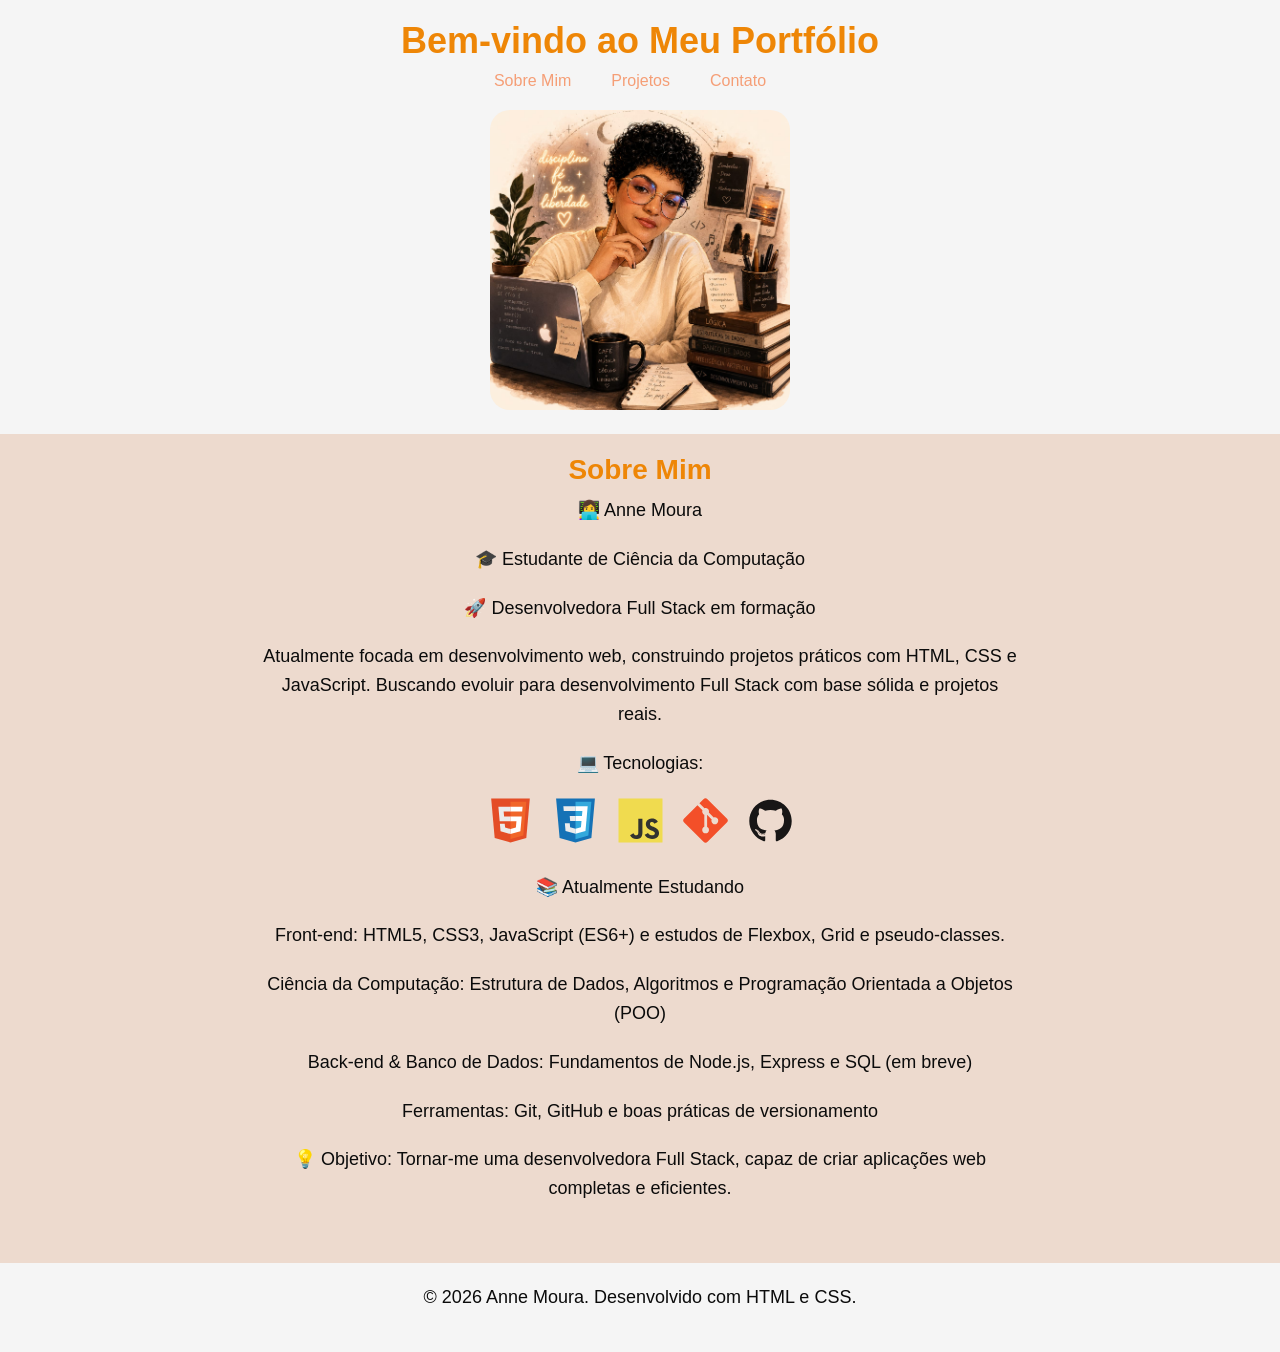
==== index.html @ 0ed30c54 "Cria portfólio pessoal" ====
<!DOCTYPE html>
<html lang="pt-br">

<head>
    <meta charset="UTF-8">
    <meta name="viewport" content="width=device-width, initial-scale=1.0">
    <link rel="stylesheet" href="style.css">
    <title>Meu Portfólio</title>
</head>

<body>
    <header>
        <h1>Bem-vindo ao Meu Portfólio</h1>

        <nav>
            <ul class="menu">
                <li><a href="index.html">Sobre Mim</a></li>
                <li><a href="projetos.html">Projetos</a></li>
                <li><a href="contato.html">Contato</a></li>
            </ul>

            <img class="foto-perfil" src="img/capa.jpeg" alt="foto de perfil">
        </nav>
    </header>

    <main>
        <section class="sobre-mim">
            <h2>Sobre Mim</h2>
            <p>👩‍💻 Anne Moura </p>

            <p>🎓 Estudante de Ciência da Computação</p>
            <p>🚀 Desenvolvedora Full Stack em formação </p>



            <p>Atualmente focada em desenvolvimento web, construindo projetos práticos com HTML, CSS e JavaScript.
                Buscando evoluir para desenvolvimento Full Stack com base sólida e projetos reais.</p>

                <p>💻 Tecnologias:</p>
            <div class="icones-tecnologias">
                <img src="img/html5.svg" alt="HTML5">
                <img src="img/css3.svg" alt="CSS3">
                <img src="img/javascript.svg" alt="JavaScript">
                <img src="img/git.svg" alt="Git">
                <img src="img/github.svg" alt="GitHub">
            </div>

            <p>📚 Atualmente Estudando</p>

            <p>Front-end: HTML5, CSS3, JavaScript (ES6+) e estudos de Flexbox, Grid e pseudo-classes.</p>
            <p>Ciência da Computação: Estrutura de Dados, Algoritmos e Programação Orientada a Objetos (POO)</p>
            <p>Back-end & Banco de Dados: Fundamentos de Node.js, Express e SQL (em breve)</p>
            <p>Ferramentas: Git, GitHub e boas práticas de versionamento</p>

            <p>💡 Objetivo: Tornar-me uma desenvolvedora Full Stack, capaz de criar aplicações web completas e
                eficientes.
            </p>

        </section>


    </main>


    <footer>
        <p>&copy; 2026 Anne Moura. Desenvolvido com HTML e CSS.</p>
    </footer>





</body>

</html>
---- style.css ----
* {
  margin: 0;
  padding: 0;
  box-sizing: border-box;
}

body {
  font-family: Arial, Helvetica, sans-serif;
  background-color: #eddace;

}

header {
  background-color: #f5f5f5;
  padding: 20px;
  text-align: center;
}

h1 {
  font-size: 36px;
  color: #ee8606;
  margin-bottom: 10px;
}

a {
  text-decoration: none;
  color: #f59e76;

}

ul {
  list-style: none;

}

li {
  margin-right: 20px;
}

.menu {
  display: flex;
  justify-content: center;
  gap: 20px;
  margin-bottom: 20px;

}

.foto-perfil {
  width: 300px;
  height: 300px;
  border-radius: 20px;
  object-fit: cover;
}

h2 {
  font-size: 28px;
  color: #ee8606;
  margin-bottom: 10px;
  text-align: center;
}

p {
  font-size: 18px;
  color: #0b0b0b;
  line-height: 1.6;
  margin-bottom: 20px;
  font-family: Arial, Helvetica, sans-serif;
  text-align: center;
}

.sobre-mim {
  padding: 20px;
  max-width: 800px;
  text-align: center;
  margin: 0 auto;

}

.contato {
  padding: 20px;


}

.contato img {
  width: 18px;
  height: 20px;
}

footer {
  background-color: #f5f5f5;
  padding: 20px;
  text-align: center;
  margin-top: 20px;
  font-size: 9px;
}

.contato-info {
  display: flex;
  justify-content: center;
  list-style: none;
  gap: 20px;
  margin-top: 20px;



}

.projeto {
  background-color: #f5f5f5;
  padding: 20px;
  margin: 0 auto;
  border-radius: 10px;
  max-width: 800px;
  text-align: center;
  margin-bottom: 20px;

}

.projeto-links {
  display: flex;
  align-items: center;
  justify-content: center;
  gap: 30px;

}

.projeto h3 {
  font-size: 24px;
  color: #ee8606;
  margin-bottom: 10px;

}

.projeto p {
  font-size: 16px;
  color: #0b0b0b;
  line-height: 1.6;
  margin-bottom: 24px;

}

.lista-projetos {
  display: flex;
  flex-direction: column;
  gap: 20px;
  align-items: center;
  margin-top: 20px;

}

.icones-tecnologias {
  display: flex;
  justify-content: center;
  gap: 20px;
  margin-top: 20px;
  margin-bottom: 30px;

}

.icones-tecnologias img {
  width: 45px;
  height: 45px;

}
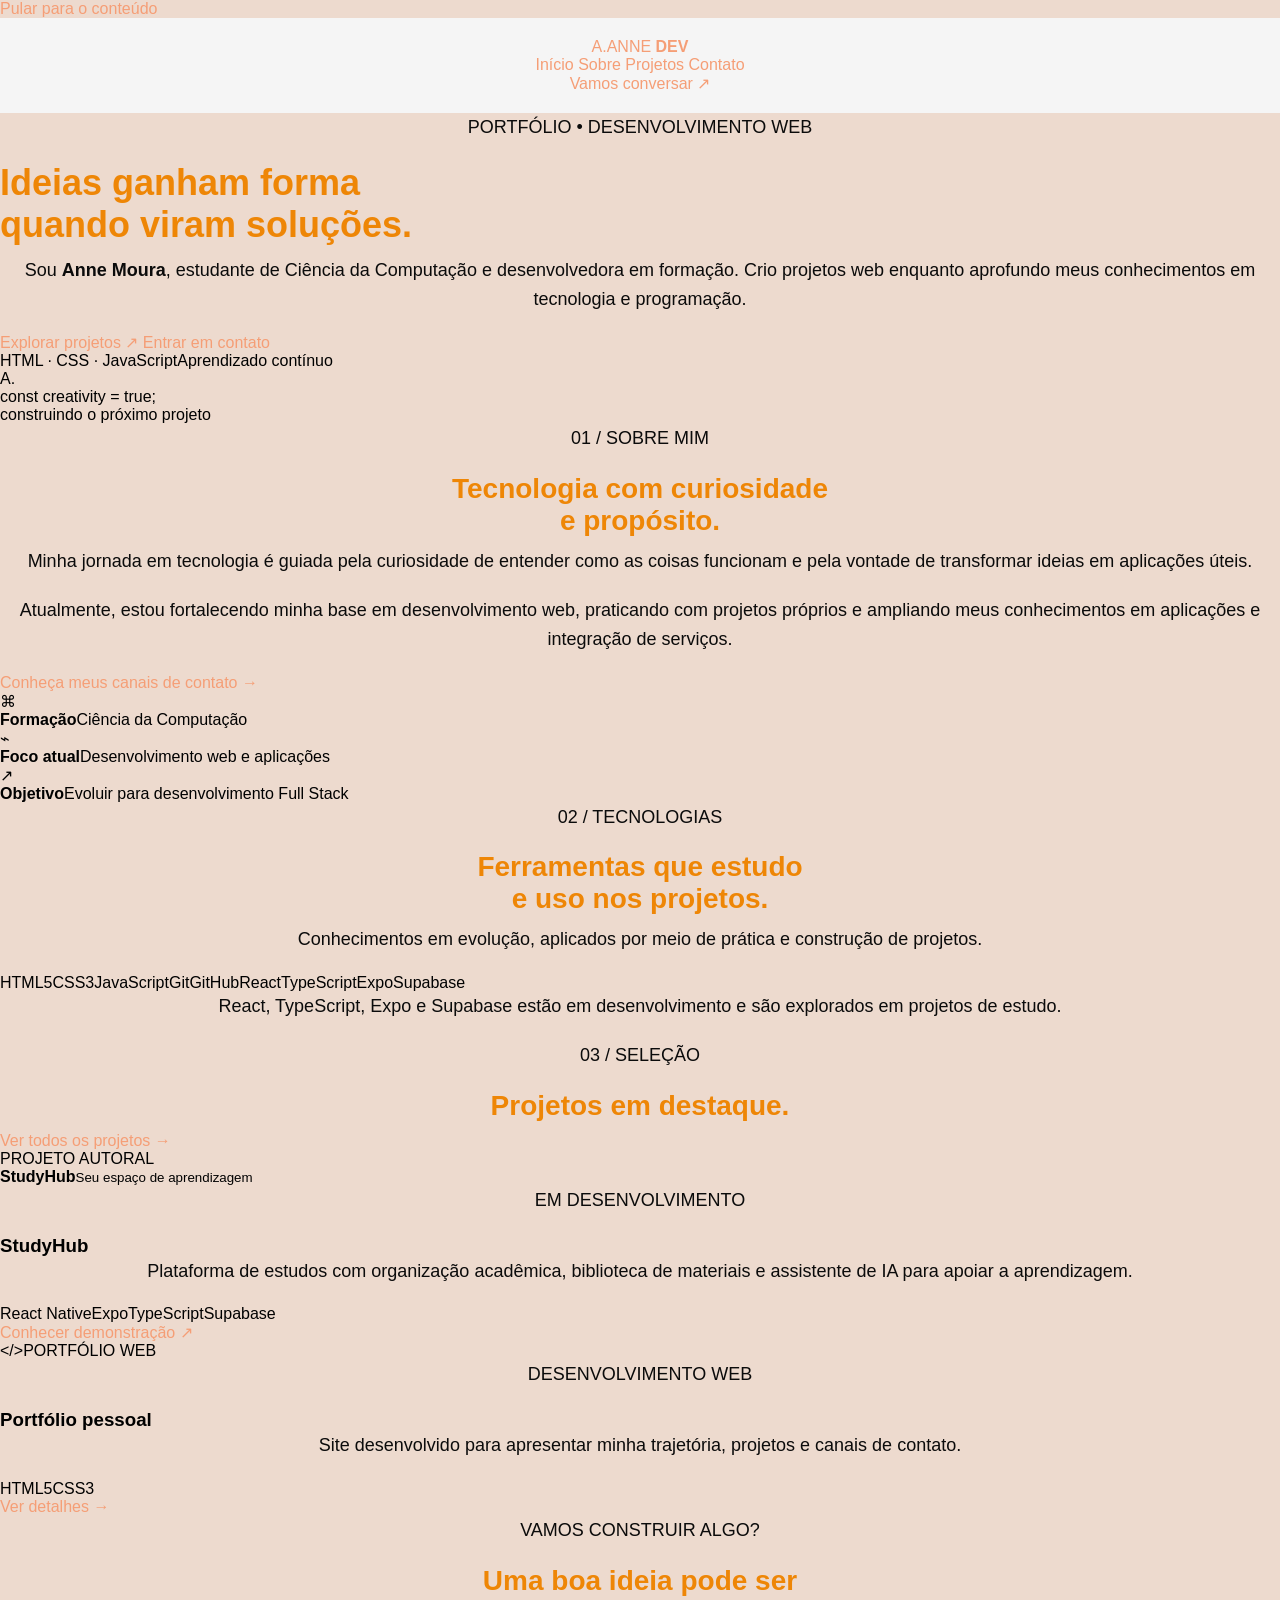
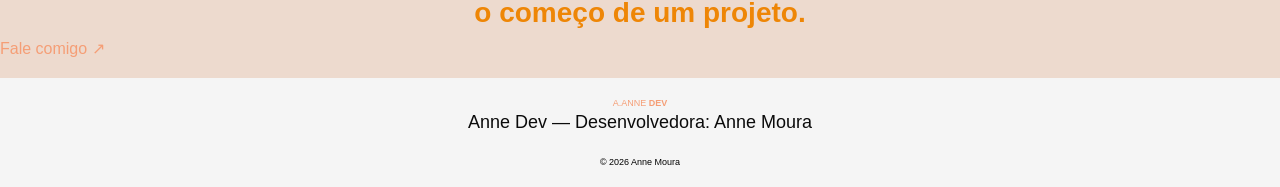
==== commit fc084c75: "feat: redesign Anne Dev portfolio homepage" ====
--- a/index.html
+++ b/index.html
@@ -1,75 +1,106 @@
 <!DOCTYPE html>
-<html lang="pt-br">
+<html lang="pt-BR">
+<head>
+  <meta charset="UTF-8">
+  <meta name="viewport" content="width=device-width, initial-scale=1.0">
+  <meta name="theme-color" content="#171522">
+  <meta name="description" content="Portfólio de Anne Moura, estudante de Ciência da Computação e desenvolvedora em formação. Conheça projetos web, aplicações e estudos.">
+  <title>Anne Dev | Anne Moura — Desenvolvedora</title>
+  <link rel="preconnect" href="https://fonts.googleapis.com">
+  <link rel="preconnect" href="https://fonts.gstatic.com" crossorigin>
+  <link href="https://fonts.googleapis.com/css2?family=DM+Sans:wght@400;500;600;700&family=Space+Grotesk:wght@400;500;600;700&display=swap" rel="stylesheet">
+  <link rel="stylesheet" href="style.css">
+</head>
+<body>
+  <a class="skip-link" href="#conteudo">Pular para o conteúdo</a>
+  <header class="site-header">
+    <div class="container nav-wrap">
+      <a class="brand" href="index.html" aria-label="Anne Dev, página inicial"><span class="brand-mark">A<span>.</span></span><span>ANNE <strong>DEV</strong></span></a>
+      <nav class="main-nav" aria-label="Navegação principal">
+        <a class="active" href="index.html">Início</a>
+        <a href="index.html#sobre">Sobre</a>
+        <a href="projetos.html">Projetos</a>
+        <a href="contato.html">Contato</a>
+      </nav>
+      <a class="nav-cta" href="contato.html">Vamos conversar <span aria-hidden="true">↗</span></a>
+    </div>
+  </header>
 
-<head>
-    <meta charset="UTF-8">
-    <meta name="viewport" content="width=device-width, initial-scale=1.0">
-    <link rel="stylesheet" href="style.css">
-    <title>Meu Portfólio</title>
-</head>
+  <main id="conteudo">
+    <section class="hero container">
+      <div class="hero-copy">
+        <p class="eyebrow"><span class="status-dot"></span> PORTFÓLIO • DESENVOLVIMENTO WEB</p>
+        <h1>Ideias ganham forma<br>quando <span class="gradient-text">viram soluções.</span></h1>
+        <p class="hero-lead">Sou <strong>Anne Moura</strong>, estudante de Ciência da Computação e desenvolvedora em formação. Crio projetos web enquanto aprofundo meus conhecimentos em tecnologia e programação.</p>
+        <div class="hero-actions">
+          <a class="button button-primary" href="projetos.html">Explorar projetos <span aria-hidden="true">↗</span></a>
+          <a class="button button-ghost" href="contato.html">Entrar em contato</a>
+        </div>
+        <div class="hero-meta"><span>HTML · CSS · JavaScript</span><span>Aprendizado contínuo</span></div>
+      </div>
+      <div class="hero-art" aria-label="Identidade visual Anne Dev" role="img">
+        <div class="orbit orbit-one"></div><div class="orbit orbit-two"></div>
+        <div class="hero-monogram">A<span>.</span></div>
+        <div class="floating-chip chip-top">const creativity = true;</div>
+        <div class="floating-chip chip-bottom"><span class="status-dot"></span> construindo o próximo projeto</div>
+        <div class="art-glow"></div>
+      </div>
+    </section>
 
-<body>
-    <header>
-        <h1>Bem-vindo ao Meu Portfólio</h1>
+    <section class="section container" id="sobre">
+      <div class="section-heading">
+        <p class="eyebrow">01 / SOBRE MIM</p>
+        <h2>Tecnologia com curiosidade<br>e propósito.</h2>
+      </div>
+      <div class="about-grid">
+        <div class="about-copy">
+          <p>Minha jornada em tecnologia é guiada pela curiosidade de entender como as coisas funcionam e pela vontade de transformar ideias em aplicações úteis.</p>
+          <p>Atualmente, estou fortalecendo minha base em desenvolvimento web, praticando com projetos próprios e ampliando meus conhecimentos em aplicações e integração de serviços.</p>
+          <a class="text-link" href="contato.html">Conheça meus canais de contato <span aria-hidden="true">→</span></a>
+        </div>
+        <div class="info-panel">
+          <div class="info-row"><span class="info-icon">⌘</span><div><strong>Formação</strong><span>Ciência da Computação</span></div></div>
+          <div class="info-row"><span class="info-icon">⌁</span><div><strong>Foco atual</strong><span>Desenvolvimento web e aplicações</span></div></div>
+          <div class="info-row"><span class="info-icon">↗</span><div><strong>Objetivo</strong><span>Evoluir para desenvolvimento Full Stack</span></div></div>
+        </div>
+      </div>
+    </section>
 
-        <nav>
-            <ul class="menu">
-                <li><a href="index.html">Sobre Mim</a></li>
-                <li><a href="projetos.html">Projetos</a></li>
-                <li><a href="contato.html">Contato</a></li>
-            </ul>
+    <section class="section section-muted">
+      <div class="container">
+        <div class="section-heading section-heading-row">
+          <div><p class="eyebrow">02 / TECNOLOGIAS</p><h2>Ferramentas que estudo<br>e uso nos projetos.</h2></div>
+          <p class="section-aside">Conhecimentos em evolução, aplicados por meio de prática e construção de projetos.</p>
+        </div>
+        <div class="tech-list">
+          <span>HTML5</span><span>CSS3</span><span>JavaScript</span><span>Git</span><span>GitHub</span><span>React</span><span>TypeScript</span><span>Expo</span><span>Supabase</span>
+        </div>
+        <p class="micro-note">React, TypeScript, Expo e Supabase estão em desenvolvimento e são explorados em projetos de estudo.</p>
+      </div>
+    </section>
 
-            <img class="foto-perfil" src="img/capa.jpeg" alt="foto de perfil">
-        </nav>
-    </header>
+    <section class="section container">
+      <div class="section-heading section-heading-row">
+        <div><p class="eyebrow">03 / SELEÇÃO</p><h2>Projetos em destaque.</h2></div>
+        <a class="text-link" href="projetos.html">Ver todos os projetos <span aria-hidden="true">→</span></a>
+      </div>
+      <div class="featured-grid">
+        <article class="project-card project-featured">
+          <div class="project-art art-study"><span class="art-label">PROJETO AUTORAL</span><div class="study-window"><i></i><i></i><i></i><b>StudyHub</b><small>Seu espaço de aprendizagem</small><span class="window-line"></span><span class="window-line short"></span></div></div>
+          <div class="project-content"><p class="project-kicker">EM DESENVOLVIMENTO</p><h3>StudyHub</h3><p>Plataforma de estudos com organização acadêmica, biblioteca de materiais e assistente de IA para apoiar a aprendizagem.</p><div class="tag-list"><span>React Native</span><span>Expo</span><span>TypeScript</span><span>Supabase</span></div><a class="text-link" href="https://studyhub-sand-psi.vercel.app/login" target="_blank" rel="noopener noreferrer">Conhecer demonstração <span aria-hidden="true">↗</span></a></div>
+        </article>
+        <article class="project-card">
+          <div class="project-art art-web"><span class="code-symbol">&lt;/&gt;</span><span class="art-caption">PORTFÓLIO WEB</span></div>
+          <div class="project-content"><p class="project-kicker">DESENVOLVIMENTO WEB</p><h3>Portfólio pessoal</h3><p>Site desenvolvido para apresentar minha trajetória, projetos e canais de contato.</p><div class="tag-list"><span>HTML5</span><span>CSS3</span></div><a class="text-link" href="projetos.html">Ver detalhes <span aria-hidden="true">→</span></a></div>
+        </article>
+      </div>
+    </section>
 
-    <main>
-        <section class="sobre-mim">
-            <h2>Sobre Mim</h2>
-            <p>👩‍💻 Anne Moura </p>
+    <section class="closing-cta">
+      <div class="container closing-inner"><div><p class="eyebrow">VAMOS CONSTRUIR ALGO?</p><h2>Uma boa ideia pode ser<br>o começo de um projeto.</h2></div><a class="button button-primary" href="contato.html">Fale comigo <span aria-hidden="true">↗</span></a></div>
+    </section>
+  </main>
 
-            <p>🎓 Estudante de Ciência da Computação</p>
-            <p>🚀 Desenvolvedora Full Stack em formação </p>
-
-
-
-            <p>Atualmente focada em desenvolvimento web, construindo projetos práticos com HTML, CSS e JavaScript.
-                Buscando evoluir para desenvolvimento Full Stack com base sólida e projetos reais.</p>
-
-                <p>💻 Tecnologias:</p>
-            <div class="icones-tecnologias">
-                <img src="img/html5.svg" alt="HTML5">
-                <img src="img/css3.svg" alt="CSS3">
-                <img src="img/javascript.svg" alt="JavaScript">
-                <img src="img/git.svg" alt="Git">
-                <img src="img/github.svg" alt="GitHub">
-            </div>
-
-            <p>📚 Atualmente Estudando</p>
-
-            <p>Front-end: HTML5, CSS3, JavaScript (ES6+) e estudos de Flexbox, Grid e pseudo-classes.</p>
-            <p>Ciência da Computação: Estrutura de Dados, Algoritmos e Programação Orientada a Objetos (POO)</p>
-            <p>Back-end & Banco de Dados: Fundamentos de Node.js, Express e SQL (em breve)</p>
-            <p>Ferramentas: Git, GitHub e boas práticas de versionamento</p>
-
-            <p>💡 Objetivo: Tornar-me uma desenvolvedora Full Stack, capaz de criar aplicações web completas e
-                eficientes.
-            </p>
-
-        </section>
-
-
-    </main>
-
-
-    <footer>
-        <p>&copy; 2026 Anne Moura. Desenvolvido com HTML e CSS.</p>
-    </footer>
-
-
-
-
-
+  <footer class="site-footer"><div class="container footer-inner"><a class="brand" href="index.html"><span class="brand-mark">A<span>.</span></span><span>ANNE <strong>DEV</strong></span></a><p>Anne Dev — Desenvolvedora: Anne Moura</p><span>© 2026 Anne Moura</span></div></footer>
 </body>
-
 </html>
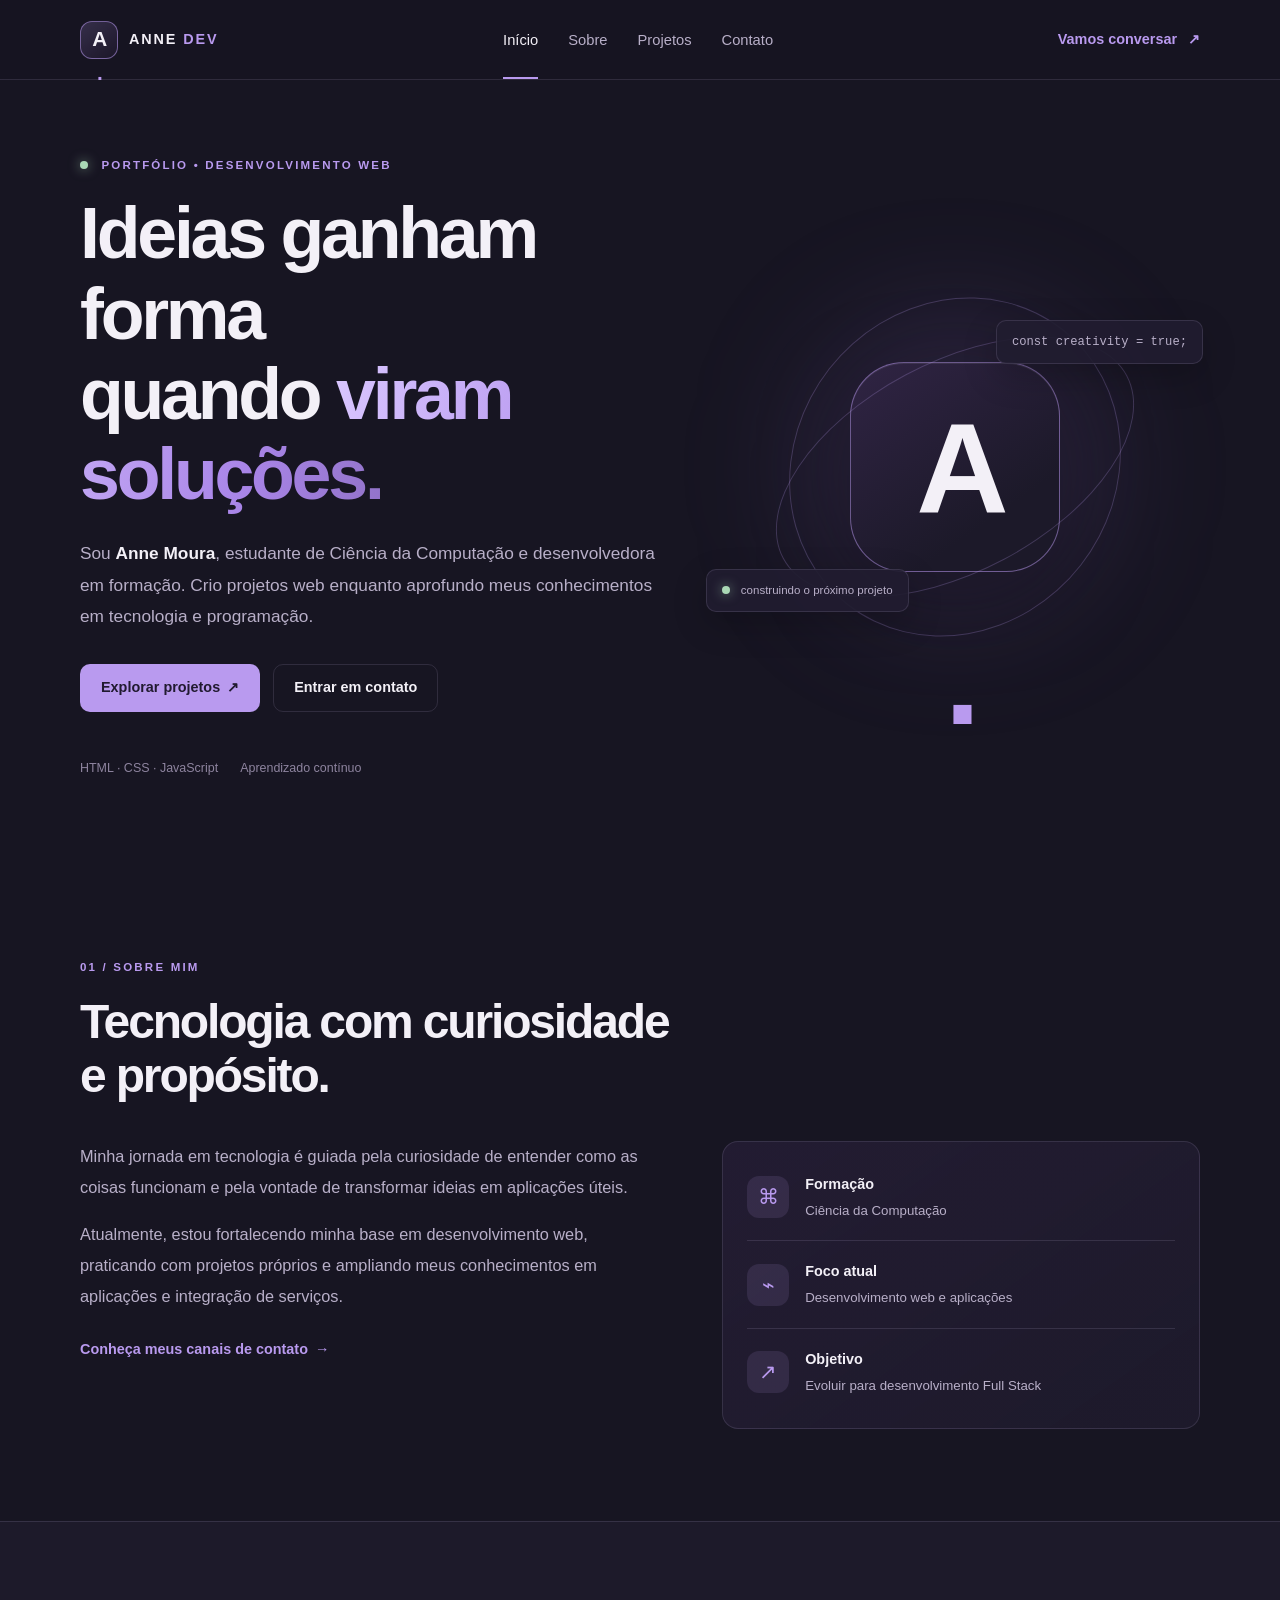
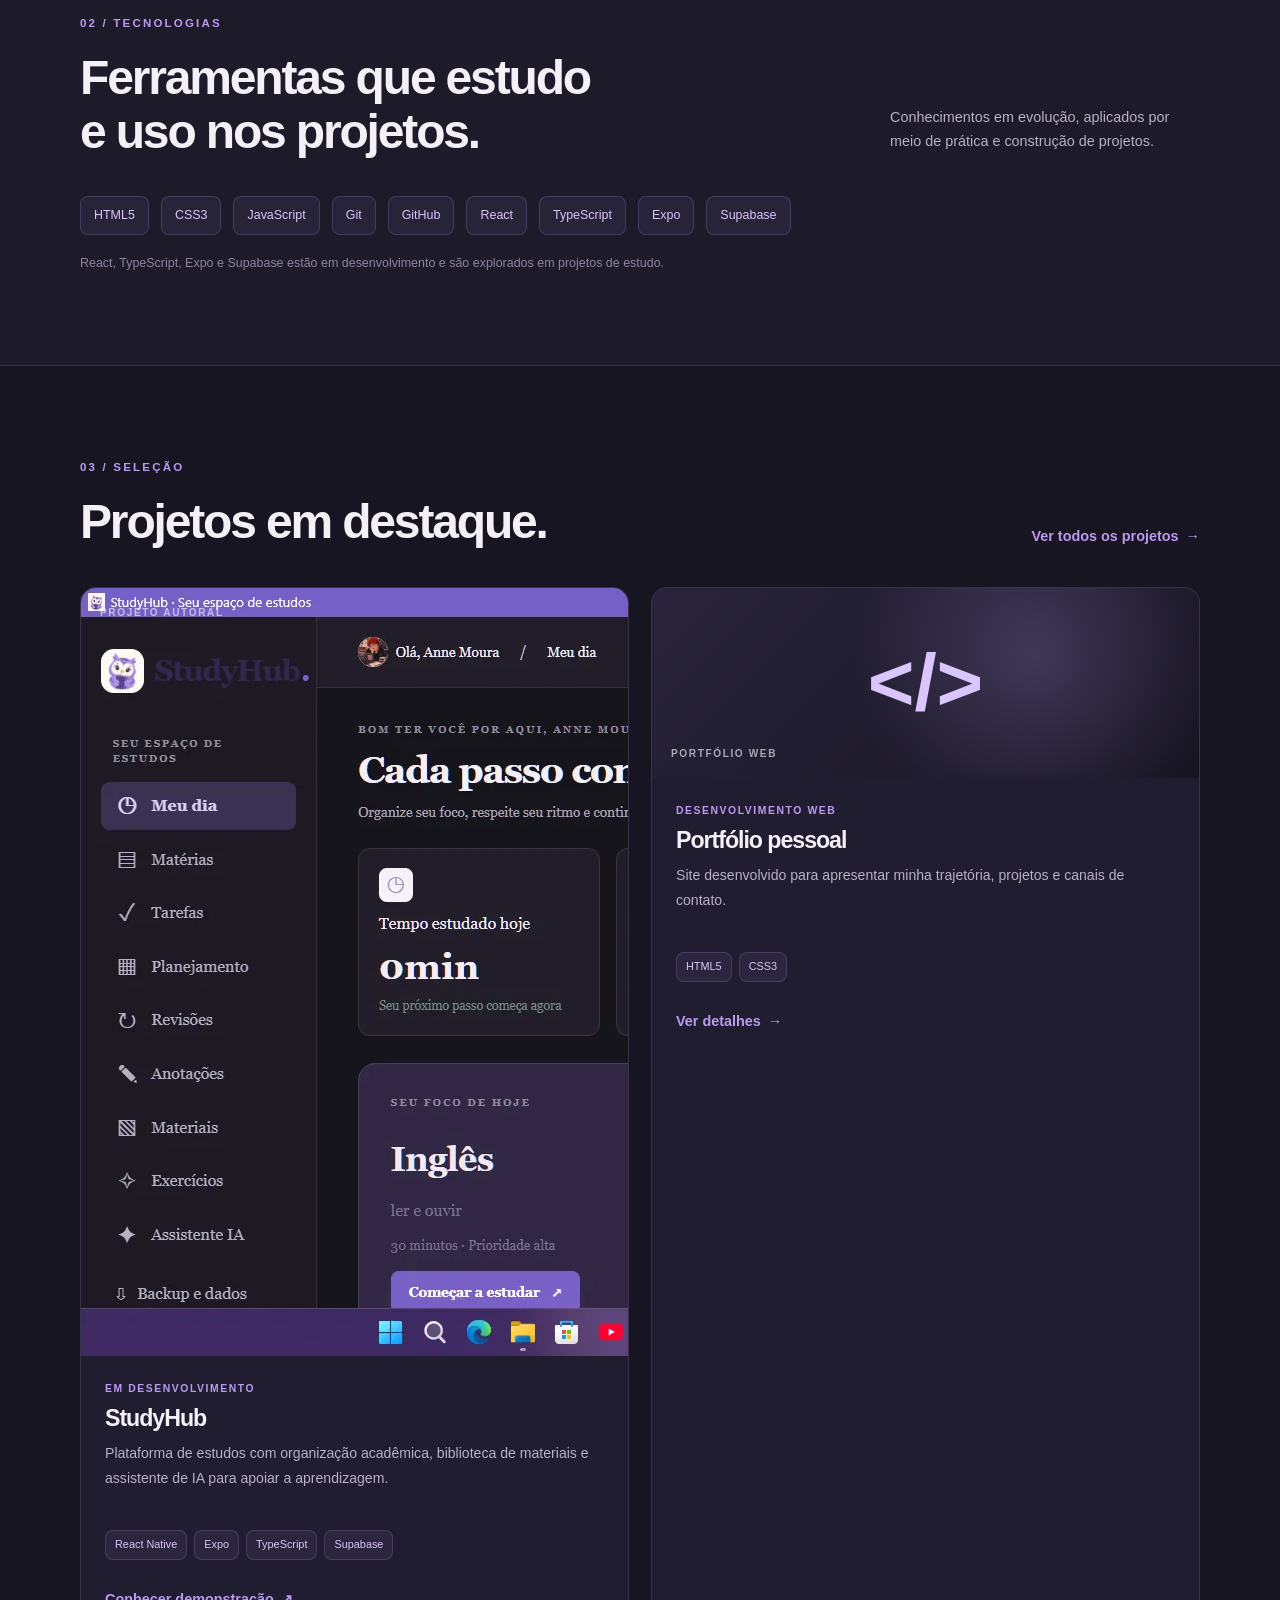
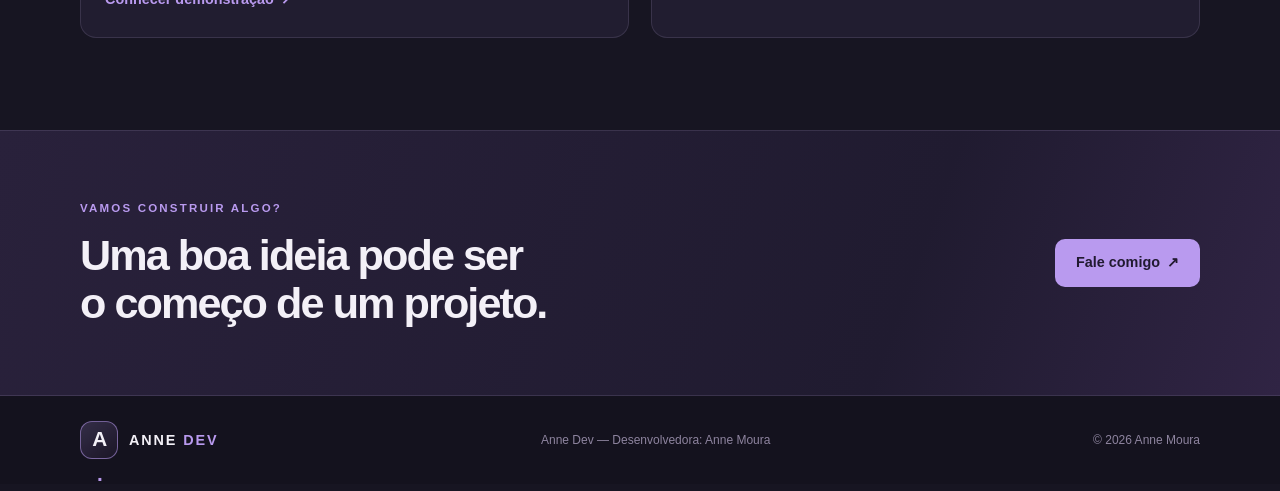
==== commit 24cd6a8e: "feat: show StudyHub screenshot on homepage" ====
--- a/index.html
+++ b/index.html
@@ -86,7 +86,7 @@
       </div>
       <div class="featured-grid">
         <article class="project-card project-featured">
-          <div class="project-art art-study"><span class="art-label">PROJETO AUTORAL</span><div class="study-window"><i></i><i></i><i></i><b>StudyHub</b><small>Seu espaço de aprendizagem</small><span class="window-line"></span><span class="window-line short"></span></div></div>
+          <div class="project-art project-image"><img src="assets/images/studyhub-dashboard.webp" alt="Painel principal do StudyHub com matérias, tarefas e acompanhamento dos estudos" loading="lazy"><span class="art-label">PROJETO AUTORAL</span></div>
           <div class="project-content"><p class="project-kicker">EM DESENVOLVIMENTO</p><h3>StudyHub</h3><p>Plataforma de estudos com organização acadêmica, biblioteca de materiais e assistente de IA para apoiar a aprendizagem.</p><div class="tag-list"><span>React Native</span><span>Expo</span><span>TypeScript</span><span>Supabase</span></div><a class="text-link" href="https://studyhub-sand-psi.vercel.app/login" target="_blank" rel="noopener noreferrer">Conhecer demonstração <span aria-hidden="true">↗</span></a></div>
         </article>
         <article class="project-card">
--- a/style.css
+++ b/style.css
@@ -1,165 +1,184 @@
-* {
-  margin: 0;
-  padding: 0;
-  box-sizing: border-box;
+:root {
+  color-scheme: dark;
+  --bg: #171522;
+  --bg-soft: #1d1a2a;
+  --panel: #211d30;
+  --panel-light: #29233a;
+  --text: #f3f0f7;
+  --muted: #b8afc8;
+  --subtle: #8e849f;
+  --accent: #b99aef;
+  --accent-strong: #a985e8;
+  --line: rgba(217, 203, 241, .13);
+  --font-body: "DM Sans", Arial, sans-serif;
+  --font-display: "Space Grotesk", Arial, sans-serif;
 }
-
-body {
-  font-family: Arial, Helvetica, sans-serif;
-  background-color: #eddace;
-
+* { box-sizing: border-box; }
+html { scroll-behavior: smooth; }
+body { margin: 0; background: var(--bg); color: var(--text); font-family: var(--font-body); line-height: 1.65; }
+a { color: inherit; text-decoration: none; }
+a:focus-visible { outline: 2px solid var(--accent); outline-offset: 4px; }
+.container { width: min(1120px, calc(100% - 48px)); margin-inline: auto; }
+.skip-link { position: absolute; top: -60px; left: 16px; z-index: 20; padding: 10px 14px; background: var(--accent); color: #171522; border-radius: 8px; }
+.skip-link:focus { top: 12px; }
+.site-header { position: sticky; top: 0; z-index: 10; background: rgba(23, 21, 34, .9); backdrop-filter: blur(18px); border-bottom: 1px solid var(--line); }
+.nav-wrap { min-height: 78px; display: flex; align-items: center; justify-content: space-between; gap: 24px; }
+.brand { display: inline-flex; align-items: center; gap: 11px; font-family: var(--font-display); font-size: .9rem; letter-spacing: .13em; font-weight: 600; white-space: nowrap; }
+.brand strong { color: var(--accent); }
+.brand-mark { display: grid; place-items: center; width: 38px; height: 38px; border: 1px solid rgba(185,154,239,.55); border-radius: 12px; color: var(--text); font-family: var(--font-display); font-size: 1.3rem; letter-spacing: -.08em; background: linear-gradient(145deg, rgba(185,154,239,.2), rgba(48,36,68,.25)); }
+.brand-mark span { color: var(--accent); }
+.main-nav { display: flex; align-items: center; gap: 30px; color: var(--muted); font-size: .92rem; }
+.main-nav a { padding: 28px 0 25px; border-bottom: 2px solid transparent; transition: color .2s, border-color .2s; }
+.main-nav a:hover, .main-nav a.active { color: var(--text); border-color: var(--accent); }
+.nav-cta { color: var(--accent); font-size: .9rem; font-weight: 700; white-space: nowrap; }
+.nav-cta span, .text-link span, .button span { margin-left: 7px; }
+.hero { min-height: 610px; display: grid; grid-template-columns: 1.08fr .92fr; align-items: center; gap: 54px; padding-block: 76px 88px; }
+.eyebrow { margin: 0 0 18px; color: var(--accent); font-size: .72rem; font-weight: 700; letter-spacing: .19em; }
+.status-dot { display: inline-block; width: 8px; height: 8px; border-radius: 50%; background: #a9d7b5; box-shadow: 0 0 12px rgba(169,215,181,.65); margin-right: 8px; }
+h1, h2, h3, p { margin-top: 0; }
+h1, h2, h3 { font-family: var(--font-display); line-height: 1.12; letter-spacing: -.045em; }
+.hero h1, .page-intro h1, .contact-copy h1 { margin-bottom: 24px; font-size: clamp(2.7rem, 5.6vw, 4.7rem); font-weight: 600; }
+.gradient-text { color: var(--accent); background: linear-gradient(100deg, #d9c6ff, #a985e8 70%, #9273c9); -webkit-background-clip: text; background-clip: text; -webkit-text-fill-color: transparent; }
+.hero-lead, .page-intro > p:last-child, .contact-copy > p:not(.eyebrow) { max-width: 590px; color: var(--muted); font-size: 1.08rem; line-height: 1.8; }
+.hero-lead strong { color: var(--text); }
+.hero-actions { display: flex; flex-wrap: wrap; gap: 13px; margin-top: 32px; }
+.button { display: inline-flex; align-items: center; justify-content: center; min-height: 48px; padding: 0 20px; border: 1px solid transparent; border-radius: 10px; font-size: .9rem; font-weight: 700; transition: transform .2s, background .2s, border-color .2s; }
+.button:hover { transform: translateY(-2px); }
+.button-primary { background: var(--accent); color: #211a30; }
+.button-primary:hover { background: #c9b2f4; }
+.button-ghost { border-color: var(--line); color: var(--text); }
+.button-ghost:hover { border-color: var(--accent); }
+.hero-meta { display: flex; flex-wrap: wrap; gap: 22px; margin-top: 46px; color: var(--subtle); font-size: .78rem; }
+.hero-art { position: relative; min-height: 410px; display: grid; place-items: center; isolation: isolate; }
+.art-glow { position: absolute; width: 280px; height: 280px; border-radius: 50%; background: rgba(139,104,194,.23); filter: blur(65px); z-index: -1; }
+.orbit { position: absolute; border: 1px solid rgba(185,154,239,.24); border-radius: 50%; transform: rotate(-28deg); }
+.orbit-one { width: 390px; height: 210px; }
+.orbit-two { width: 320px; height: 350px; transform: rotate(38deg); }
+.hero-monogram { display: grid; place-items: center; width: 210px; height: 210px; border: 1px solid rgba(185,154,239,.5); border-radius: 54px; background: linear-gradient(145deg, #302444, #1c1929 72%); box-shadow: 0 25px 90px rgba(0,0,0,.35), inset 0 1px rgba(255,255,255,.08); font-family: var(--font-display); font-size: 8rem; font-weight: 600; letter-spacing: -.12em; }
+.hero-monogram span { color: var(--accent); }
+.floating-chip { position: absolute; padding: 11px 15px; border: 1px solid var(--line); border-radius: 10px; background: rgba(33,29,48,.92); color: var(--muted); font-family: monospace; font-size: .76rem; box-shadow: 0 12px 35px rgba(0,0,0,.2); }
+.chip-top { top: 58px; right: -3px; }
+.chip-bottom { bottom: 60px; left: -4px; font-family: var(--font-body); font-size: .72rem; }
+.section { padding-block: 92px; }
+.section-heading { margin-bottom: 38px; }
+.section-heading h2, .closing-inner h2 { margin-bottom: 0; font-size: clamp(2rem, 4vw, 3rem); font-weight: 600; }
+.about-grid { display: grid; grid-template-columns: 1fr .85fr; gap: 80px; align-items: start; }
+.about-copy p { color: var(--muted); font-size: 1.02rem; line-height: 1.9; }
+.text-link { display: inline-flex; align-items: center; margin-top: 10px; color: var(--accent); font-size: .9rem; font-weight: 700; }
+.text-link:hover { color: #d8c5ff; }
+.info-panel { padding: 12px 24px; border: 1px solid var(--line); border-radius: 16px; background: linear-gradient(145deg, rgba(48,36,68,.48), rgba(33,29,48,.65)); }
+.info-row { display: flex; align-items: center; gap: 16px; padding: 19px 0; border-bottom: 1px solid var(--line); }
+.info-row:last-child { border-bottom: 0; }
+.info-icon { display: grid; place-items: center; width: 42px; height: 42px; border-radius: 12px; background: rgba(185,154,239,.12); color: var(--accent); font-size: 1.3rem; }
+.info-row div { display: grid; gap: 3px; }
+.info-row strong { font-size: .9rem; }
+.info-row span:last-child { color: var(--muted); font-size: .83rem; }
+.section-muted { background: var(--bg-soft); border-block: 1px solid var(--line); }
+.section-heading-row { display: flex; justify-content: space-between; align-items: end; gap: 30px; }
+.section-aside { max-width: 310px; margin-bottom: 5px; color: var(--muted); font-size: .9rem; }
+.tech-list { display: flex; flex-wrap: wrap; gap: 12px; }
+.tech-list span, .tag-list span { padding: 8px 13px; border: 1px solid rgba(185,154,239,.2); border-radius: 8px; background: rgba(185,154,239,.07); color: #d9c8f5; font-size: .78rem; }
+.micro-note { margin: 18px 0 0; color: var(--subtle); font-size: .78rem; }
+.featured-grid, .projects-grid { display: grid; grid-template-columns: repeat(2, minmax(0, 1fr)); gap: 22px; }
+.project-card { overflow: hidden; border: 1px solid var(--line); border-radius: 16px; background: var(--panel); transition: transform .25s, border-color .25s; }
+.project-card:hover { transform: translateY(-4px); border-color: rgba(185,154,239,.42); }
+.project-art { position: relative; min-height: 190px; display: grid; place-items: center; overflow: hidden; background: radial-gradient(circle at 50% 35%, rgba(185,154,239,.2), transparent 55%), linear-gradient(135deg, #302444, #1c1929); }
+.art-label, .art-caption { position: absolute; top: 17px; left: 19px; color: rgba(243,240,247,.65); font-size: .63rem; font-weight: 700; letter-spacing: .16em; }
+.art-caption { top: auto; bottom: 16px; }
+.study-window { width: 220px; min-height: 125px; padding: 17px; border: 1px solid rgba(217,203,241,.28); border-radius: 11px; background: rgba(23,21,34,.8); box-shadow: 0 15px 40px rgba(0,0,0,.25); }
+.study-window i { display: inline-block; width: 6px; height: 6px; margin-right: 4px; border-radius: 50%; background: var(--accent); opacity: .75; }
+.study-window b, .study-window small { display: block; }
+.study-window b { margin-top: 15px; font-family: var(--font-display); font-size: 1.15rem; }
+.study-window small { color: var(--muted); font-size: .65rem; }
+.window-line { display: block; width: 85%; height: 5px; margin-top: 12px; border-radius: 5px; background: rgba(185,154,239,.35); }
+.window-line.short { width: 54%; margin-top: 6px; opacity: .5; }
+.art-web { background: radial-gradient(circle at 70% 35%, rgba(185,154,239,.22), transparent 45%), linear-gradient(135deg, #29243b, #171522); }
+.code-symbol { color: #d9c6ff; font-family: var(--font-display); font-size: 5rem; font-weight: 600; }
+.art-discord { background: radial-gradient(circle at 50% 40%, rgba(121,139,255,.22), transparent 48%), linear-gradient(135deg, #292b50, #171522); }
+.discord-mark { color: #aeb8ff; font-size: 5rem; }
+.art-tasks { background: radial-gradient(circle at 50% 40%, rgba(112,192,160,.2), transparent 48%), linear-gradient(135deg, #203b3a, #171522); }
+.task-check { display: grid; place-items: center; width: 86px; height: 86px; border: 1px solid rgba(155,222,190,.5); border-radius: 24px; color: #a4e3bf; font-size: 3.5rem; }
+.art-password { background: radial-gradient(circle at 50% 40%, rgba(214,174,119,.2), transparent 48%), linear-gradient(135deg, #423329, #171522); }
+.password-symbol { color: #f0d3ad; font-size: 2rem; letter-spacing: .18em; }
+.art-counter { background: radial-gradient(circle at 50% 40%, rgba(150,174,229,.2), transparent 48%), linear-gradient(135deg, #29354b, #171522); }
+.counter-symbol { color: #c3d5ff; font-family: var(--font-display); font-size: 3.4rem; }
+.project-content { padding: 24px; }
+.project-kicker { margin-bottom: 8px; color: var(--accent); font-size: .65rem; font-weight: 700; letter-spacing: .15em; }
+.project-content h2, .project-content h3 { margin-bottom: 10px; font-size: 1.45rem; }
+.project-content > p:not(.project-kicker) { min-height: 72px; margin-bottom: 17px; color: var(--muted); font-size: .88rem; line-height: 1.75; }
+.tag-list { display: flex; flex-wrap: wrap; gap: 7px; margin: 16px 0 18px; }
+.tag-list span { padding: 5px 9px; font-size: .68rem; }
+.project-links { display: flex; align-items: center; flex-wrap: wrap; gap: 18px; }
+.project-links .text-link { margin-top: 0; }
+.private-note { color: var(--subtle); font-size: .75rem; }
+.closing-cta { padding-block: 68px; background: linear-gradient(110deg, #29213b, #201b30 70%, #302444); border-block: 1px solid var(--line); }
+.closing-inner { display: flex; align-items: center; justify-content: space-between; gap: 30px; }
+.closing-inner h2 { font-size: clamp(1.9rem, 4vw, 2.7rem); }
+.closing-inner .eyebrow { margin-bottom: 13px; }
+.site-footer { padding-block: 25px; background: #14121e; }
+.footer-inner { display: flex; align-items: center; justify-content: space-between; gap: 20px; color: var(--subtle); font-size: .75rem; }
+.footer-inner p { margin: 0; }
+.footer-inner .brand { color: var(--text); }
+.page-main { padding-top: 80px; }
+.page-intro { max-width: 740px; margin-bottom: 54px; }
+.page-intro > p:last-child { max-width: 610px; }
+.projects-grid { margin-bottom: 90px; }
+.projects-grid .project-content > p:not(.project-kicker) { min-height: 88px; }
+.page-cta { margin-bottom: 70px; border-radius: 18px; padding-inline: 34px; }
+.contact-main { min-height: calc(100vh - 160px); display: grid; place-items: center; padding-block: 75px; }
+.contact-panel { width: 100%; display: grid; grid-template-columns: 1fr 1fr; gap: 65px; padding: clamp(28px, 5vw, 62px); border: 1px solid var(--line); border-radius: 22px; background: radial-gradient(circle at 10% 10%, rgba(185,154,239,.12), transparent 40%), var(--panel); }
+.contact-copy h1 { font-size: clamp(2.6rem, 5vw, 4rem); }
+.contact-copy > p:not(.eyebrow) { font-size: .98rem; }
+.contact-signature { display: flex; align-items: center; gap: 13px; margin-top: 42px; }
+.contact-signature div { display: grid; gap: 2px; }
+.contact-signature div span { color: var(--muted); font-size: .78rem; }
+.contact-links { display: grid; align-content: center; gap: 12px; }
+.contact-link { display: flex; align-items: center; gap: 14px; padding: 17px; border: 1px solid var(--line); border-radius: 12px; background: rgba(23,21,34,.42); transition: border-color .2s, transform .2s; }
+.contact-link:hover { transform: translateX(3px); border-color: rgba(185,154,239,.5); }
+.contact-icon { display: grid; place-items: center; width: 42px; height: 42px; border-radius: 11px; background: rgba(185,154,239,.12); color: var(--accent); font-weight: 700; }
+.contact-link > span:nth-child(2) { display: grid; gap: 2px; flex: 1; }
+.contact-link small { color: var(--subtle); font-size: .61rem; letter-spacing: .15em; }
+.contact-link strong { font-size: .86rem; }
+.contact-arrow { color: var(--accent); }
+@media (max-width: 800px) {
+  .nav-wrap { min-height: 70px; flex-wrap: wrap; padding-block: 13px; }
+  .main-nav { order: 3; width: 100%; justify-content: center; gap: clamp(14px, 5vw, 30px); }
+  .main-nav a { padding: 7px 0 10px; }
+  .nav-cta { margin-left: auto; }
+  .hero { grid-template-columns: 1fr; gap: 15px; padding-block: 65px; }
+  .hero-art { min-height: 330px; }
+  .about-grid { grid-template-columns: 1fr; gap: 30px; }
+  .section-heading-row { align-items: start; flex-direction: column; }
+  .contact-panel { grid-template-columns: 1fr; gap: 35px; }
 }
-
-header {
-  background-color: #f5f5f5;
-  padding: 20px;
-  text-align: center;
+@media (max-width: 560px) {
+  .container { width: min(100% - 32px, 1120px); }
+  .brand { font-size: .78rem; }
+  .brand-mark { width: 34px; height: 34px; }
+  .nav-cta { font-size: .78rem; }
+  .main-nav { justify-content: space-between; gap: 8px; font-size: .82rem; }
+  .hero { min-height: auto; padding-block: 58px 45px; }
+  .hero h1, .page-intro h1, .contact-copy h1 { font-size: clamp(2.45rem, 12vw, 3.5rem); }
+  .hero-lead { font-size: .98rem; }
+  .hero-art { min-height: 285px; }
+  .hero-monogram { width: 155px; height: 155px; border-radius: 40px; font-size: 6rem; }
+  .orbit-one { width: 290px; height: 160px; }
+  .orbit-two { width: 245px; height: 280px; }
+  .chip-top { top: 25px; right: -2px; font-size: .62rem; }
+  .chip-bottom { bottom: 27px; left: -2px; font-size: .62rem; }
+  .section { padding-block: 65px; }
+  .featured-grid, .projects-grid { grid-template-columns: 1fr; }
+  .project-content > p:not(.project-kicker), .projects-grid .project-content > p:not(.project-kicker) { min-height: 0; }
+  .closing-inner { align-items: flex-start; flex-direction: column; }
+  .footer-inner { align-items: flex-start; flex-direction: column; gap: 12px; }
+  .page-main { padding-top: 55px; }
+  .page-intro { margin-bottom: 35px; }
+  .projects-grid { margin-bottom: 55px; }
+  .page-cta { padding: 25px; }
+  .contact-main { min-height: auto; padding-block: 45px; }
+  .contact-panel { padding: 25px 19px; border-radius: 16px; }
 }
-
-h1 {
-  font-size: 36px;
-  color: #ee8606;
-  margin-bottom: 10px;
+@media (prefers-reduced-motion: reduce) {
+  html { scroll-behavior: auto; }
+  *, *::before, *::after { transition-duration: .01ms !important; animation-duration: .01ms !important; animation-iteration-count: 1 !important; }
 }
-
-a {
-  text-decoration: none;
-  color: #f59e76;
-
-}
-
-ul {
-  list-style: none;
-
-}
-
-li {
-  margin-right: 20px;
-}
-
-.menu {
-  display: flex;
-  justify-content: center;
-  gap: 20px;
-  margin-bottom: 20px;
-
-}
-
-.foto-perfil {
-  width: 300px;
-  height: 300px;
-  border-radius: 20px;
-  object-fit: cover;
-}
-
-h2 {
-  font-size: 28px;
-  color: #ee8606;
-  margin-bottom: 10px;
-  text-align: center;
-}
-
-p {
-  font-size: 18px;
-  color: #0b0b0b;
-  line-height: 1.6;
-  margin-bottom: 20px;
-  font-family: Arial, Helvetica, sans-serif;
-  text-align: center;
-}
-
-.sobre-mim {
-  padding: 20px;
-  max-width: 800px;
-  text-align: center;
-  margin: 0 auto;
-
-}
-
-.contato {
-  padding: 20px;
-
-
-}
-
-.contato img {
-  width: 18px;
-  height: 20px;
-}
-
-footer {
-  background-color: #f5f5f5;
-  padding: 20px;
-  text-align: center;
-  margin-top: 20px;
-  font-size: 9px;
-}
-
-.contato-info {
-  display: flex;
-  justify-content: center;
-  list-style: none;
-  gap: 20px;
-  margin-top: 20px;
-
-
-
-}
-
-.projeto {
-  background-color: #f5f5f5;
-  padding: 20px;
-  margin: 0 auto;
-  border-radius: 10px;
-  max-width: 800px;
-  text-align: center;
-  margin-bottom: 20px;
-
-}
-
-.projeto-links {
-  display: flex;
-  align-items: center;
-  justify-content: center;
-  gap: 30px;
-
-}
-
-.projeto h3 {
-  font-size: 24px;
-  color: #ee8606;
-  margin-bottom: 10px;
-
-}
-
-.projeto p {
-  font-size: 16px;
-  color: #0b0b0b;
-  line-height: 1.6;
-  margin-bottom: 24px;
-
-}
-
-.lista-projetos {
-  display: flex;
-  flex-direction: column;
-  gap: 20px;
-  align-items: center;
-  margin-top: 20px;
-
-}
-
-.icones-tecnologias {
-  display: flex;
-  justify-content: center;
-  gap: 20px;
-  margin-top: 20px;
-  margin-bottom: 30px;
-
-}
-
-.icones-tecnologias img {
-  width: 45px;
-  height: 45px;
-
-}
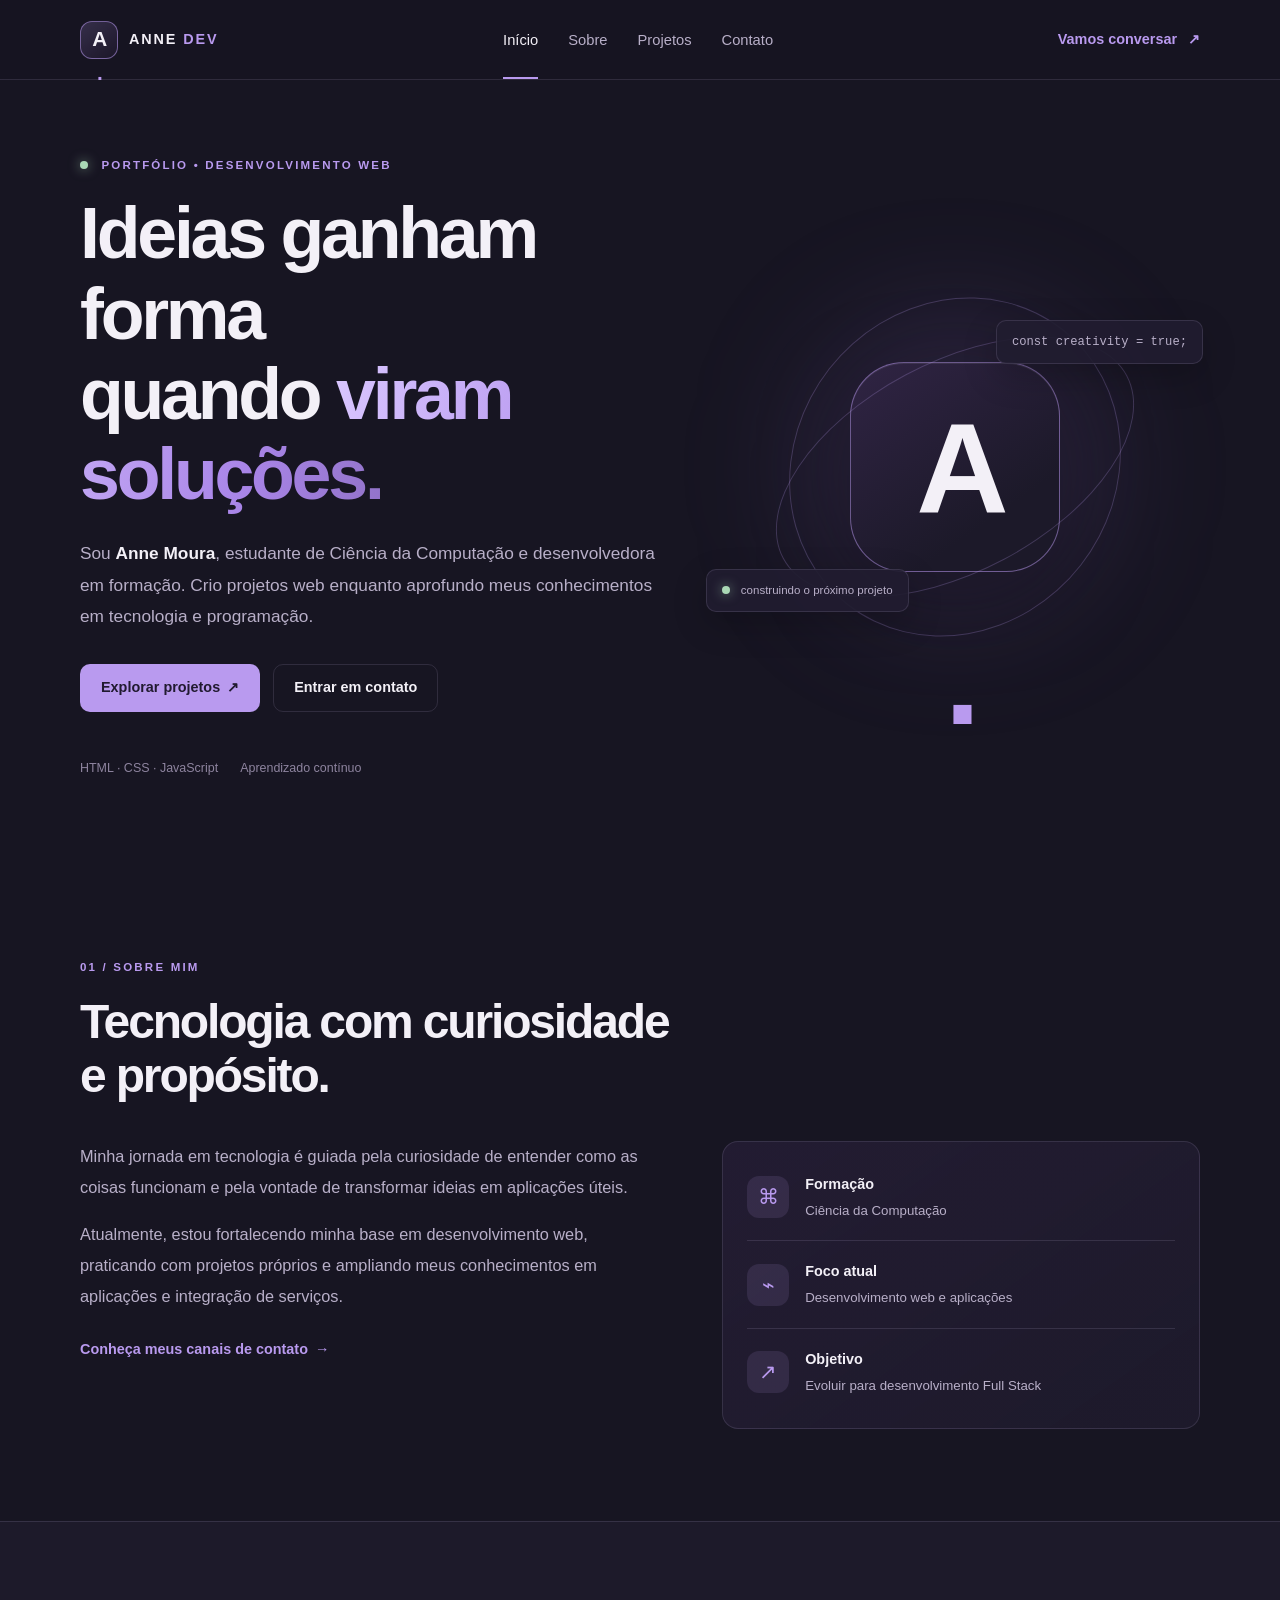
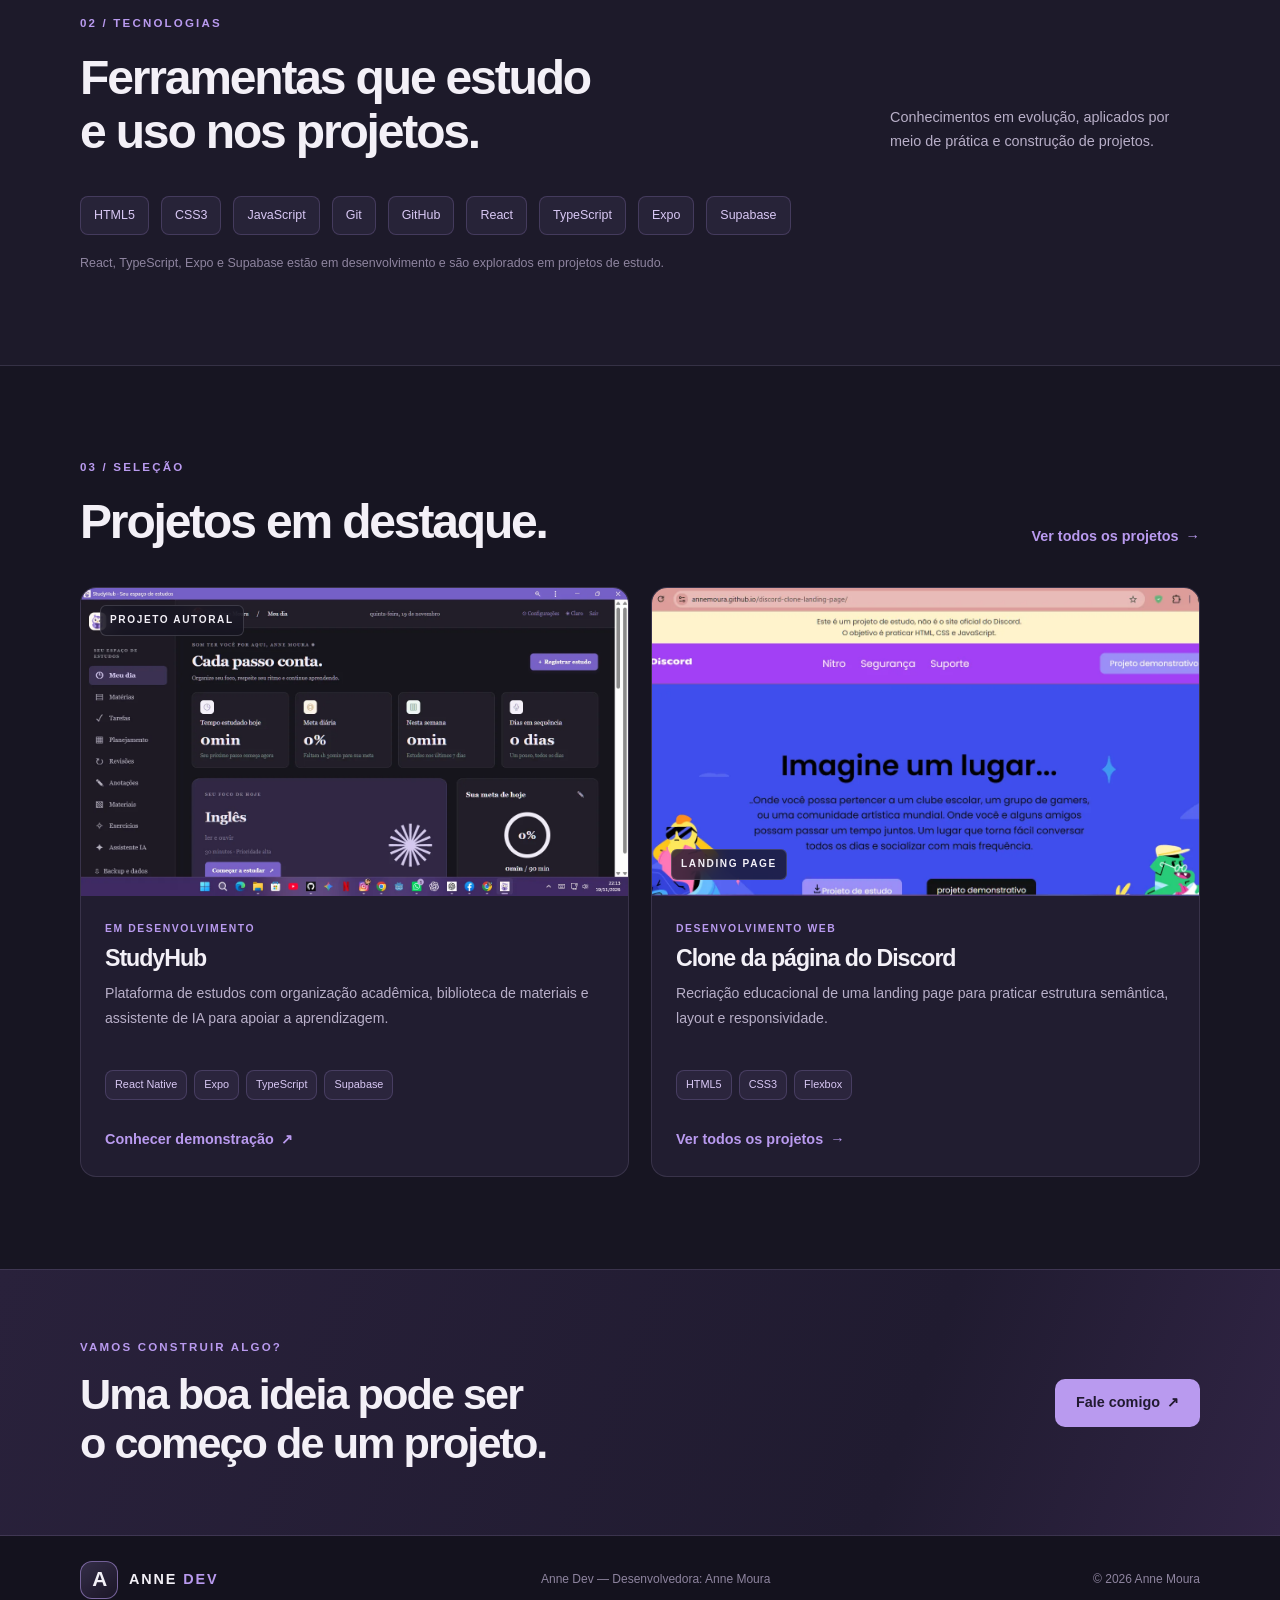
==== commit ffc3b7f2: "feat: show real project screenshots on homepage" ====
--- a/index.html
+++ b/index.html
@@ -90,8 +90,8 @@
           <div class="project-content"><p class="project-kicker">EM DESENVOLVIMENTO</p><h3>StudyHub</h3><p>Plataforma de estudos com organização acadêmica, biblioteca de materiais e assistente de IA para apoiar a aprendizagem.</p><div class="tag-list"><span>React Native</span><span>Expo</span><span>TypeScript</span><span>Supabase</span></div><a class="text-link" href="https://studyhub-sand-psi.vercel.app/login" target="_blank" rel="noopener noreferrer">Conhecer demonstração <span aria-hidden="true">↗</span></a></div>
         </article>
         <article class="project-card">
-          <div class="project-art art-web"><span class="code-symbol">&lt;/&gt;</span><span class="art-caption">PORTFÓLIO WEB</span></div>
-          <div class="project-content"><p class="project-kicker">DESENVOLVIMENTO WEB</p><h3>Portfólio pessoal</h3><p>Site desenvolvido para apresentar minha trajetória, projetos e canais de contato.</p><div class="tag-list"><span>HTML5</span><span>CSS3</span></div><a class="text-link" href="projetos.html">Ver detalhes <span aria-hidden="true">→</span></a></div>
+          <div class="project-art project-image"><img src="assets/images/discord-landing.webp" alt="Captura da landing page demonstrativa inspirada no Discord" loading="lazy"><span class="art-caption">LANDING PAGE</span></div>
+          <div class="project-content"><p class="project-kicker">DESENVOLVIMENTO WEB</p><h3>Clone da página do Discord</h3><p>Recriação educacional de uma landing page para praticar estrutura semântica, layout e responsividade.</p><div class="tag-list"><span>HTML5</span><span>CSS3</span><span>Flexbox</span></div><a class="text-link" href="projetos.html">Ver todos os projetos <span aria-hidden="true">→</span></a></div>
         </article>
       </div>
     </section>
--- a/style.css
+++ b/style.css
@@ -182,3 +182,39 @@
   html { scroll-behavior: auto; }
   *, *::before, *::after { transition-duration: .01ms !important; animation-duration: .01ms !important; animation-iteration-count: 1 !important; }
 }
+
+/* Capturas reais dos projetos */
+.project-art.project-image {
+  display: block;
+  min-height: 0;
+  aspect-ratio: 16 / 9;
+  background: #171522;
+}
+.project-image img {
+  display: block;
+  width: 100%;
+  height: 100%;
+  aspect-ratio: 16 / 9;
+  object-fit: cover;
+  object-position: top center;
+  transition: transform .35s ease;
+}
+.project-card:hover .project-image img {
+  transform: scale(1.025);
+}
+.project-image .art-label,
+.project-image .art-caption {
+  z-index: 1;
+  padding: 6px 9px;
+  border: 1px solid rgba(243,240,247,.16);
+  border-radius: 6px;
+  background: rgba(23,21,34,.78);
+  color: #f3f0f7;
+  backdrop-filter: blur(8px);
+}
+@media (max-width: 560px) {
+  .project-art.project-image,
+  .project-image img {
+    aspect-ratio: 16 / 10;
+  }
+}
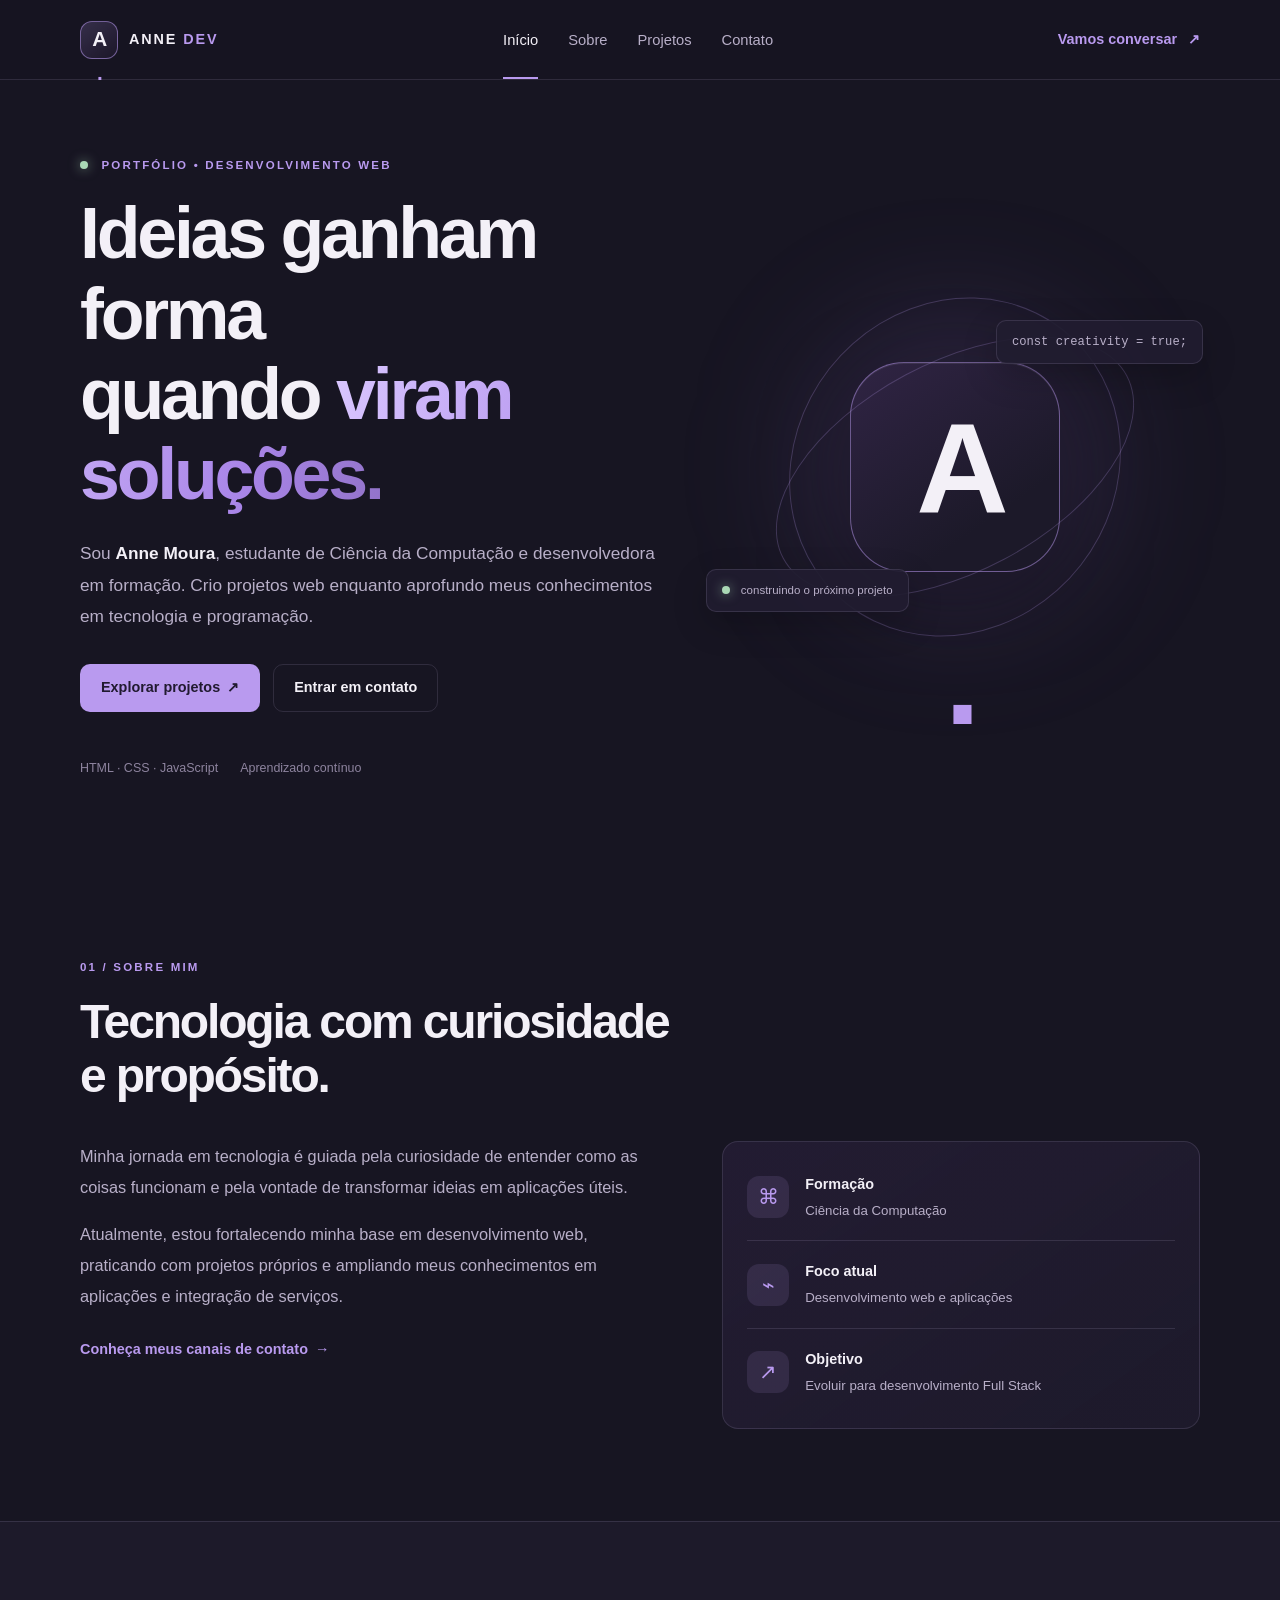
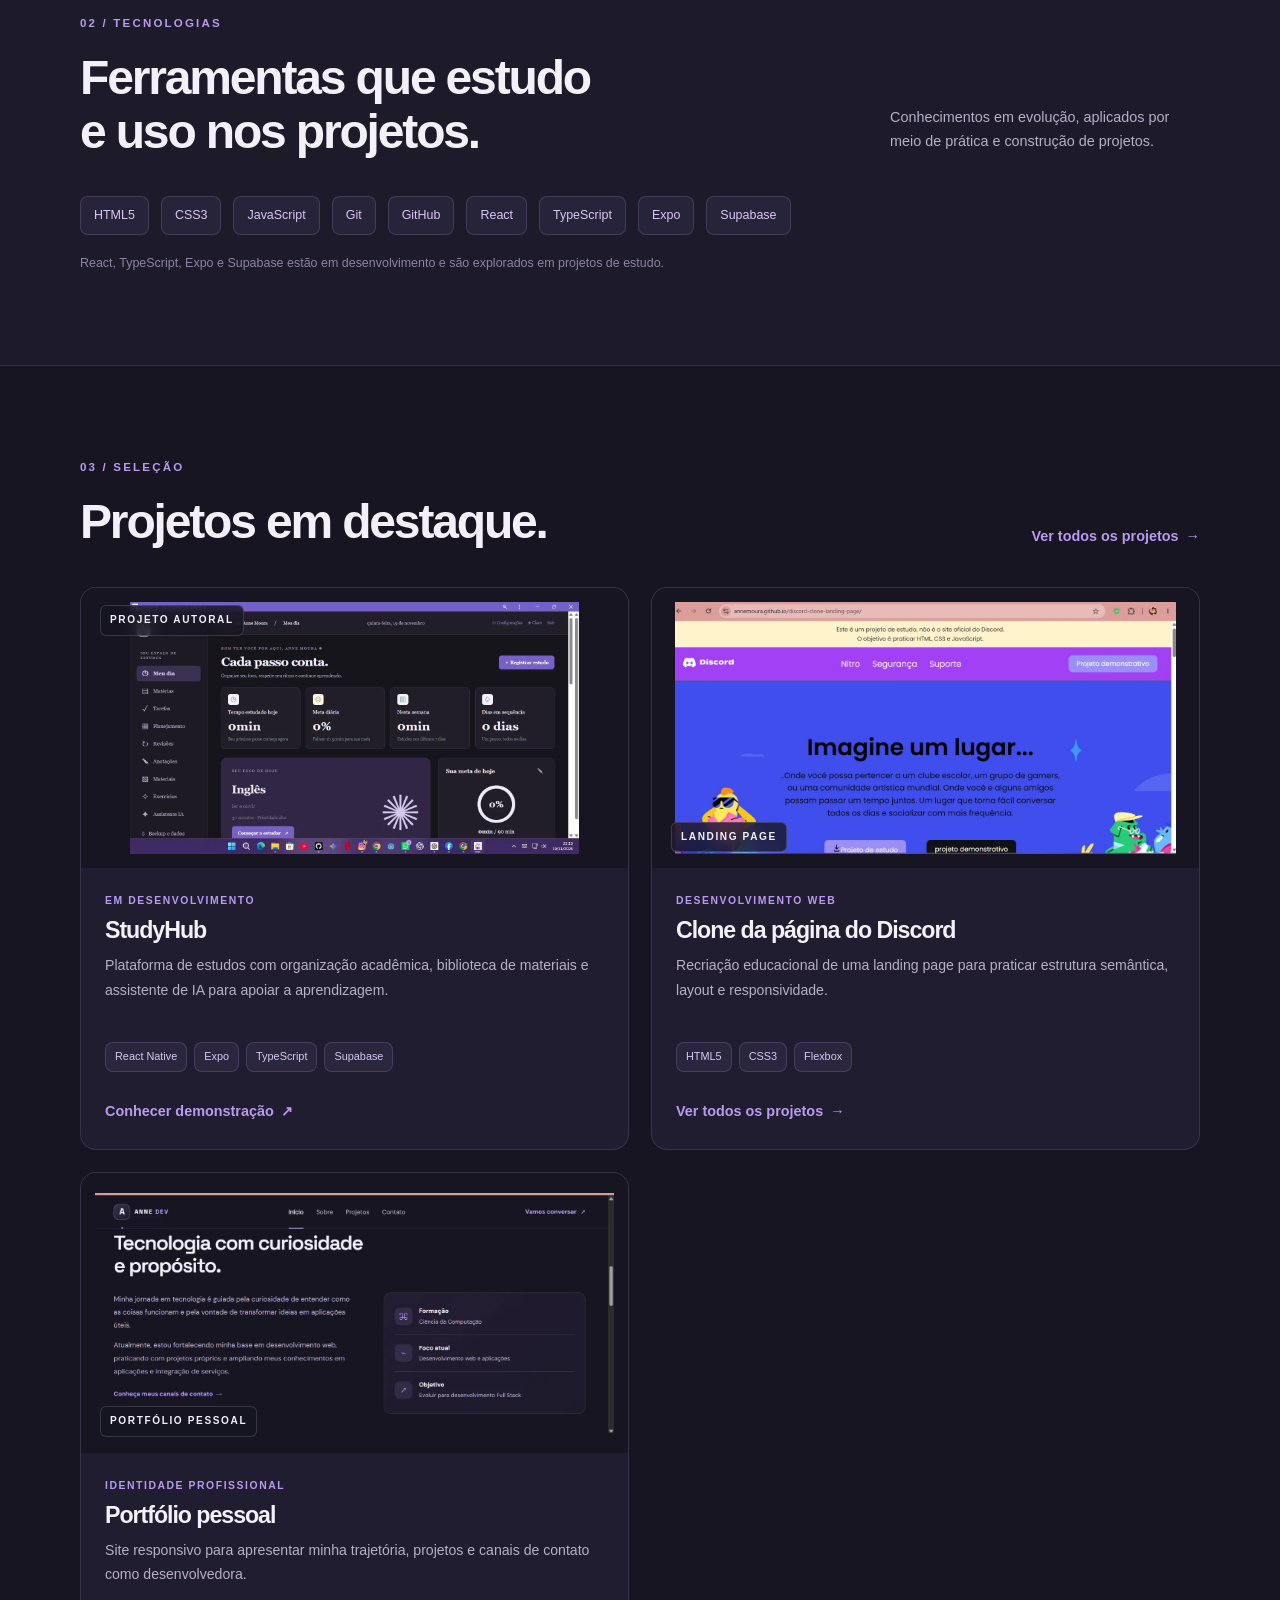
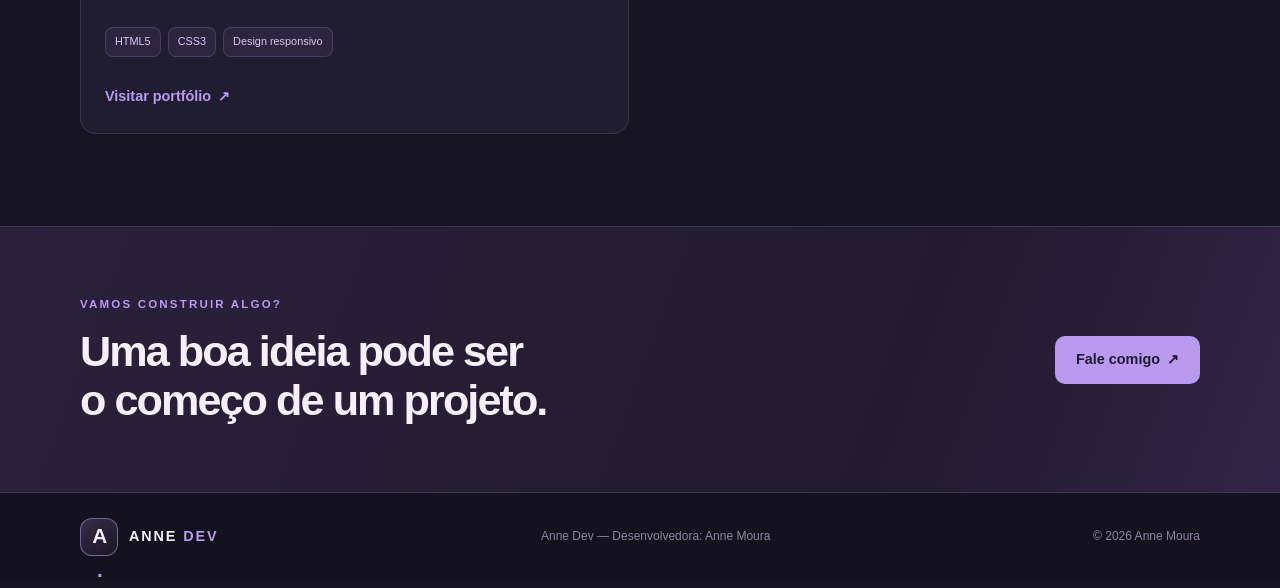
==== commit 3589398e: "Adiciona imagem do portfólio aos projetos em destaque" ====
--- a/index.html
+++ b/index.html
@@ -93,7 +93,11 @@
           <div class="project-art project-image"><img src="assets/images/discord-landing.webp" alt="Captura da landing page demonstrativa inspirada no Discord" loading="lazy"><span class="art-caption">LANDING PAGE</span></div>
           <div class="project-content"><p class="project-kicker">DESENVOLVIMENTO WEB</p><h3>Clone da página do Discord</h3><p>Recriação educacional de uma landing page para praticar estrutura semântica, layout e responsividade.</p><div class="tag-list"><span>HTML5</span><span>CSS3</span><span>Flexbox</span></div><a class="text-link" href="projetos.html">Ver todos os projetos <span aria-hidden="true">→</span></a></div>
         </article>
-      </div>
+        <article class="project-card">
+          <div class="project-art project-image"><img src="assets/images/portfolio-homepage.webp" alt="Captura da página inicial do portfólio Anne Dev" loading="lazy"><span class="art-caption">PORTFÓLIO PESSOAL</span></div>
+          <div class="project-content"><p class="project-kicker">IDENTIDADE PROFISSIONAL</p><h3>Portfólio pessoal</h3><p>Site responsivo para apresentar minha trajetória, projetos e canais de contato como desenvolvedora.</p><div class="tag-list"><span>HTML5</span><span>CSS3</span><span>Design responsivo</span></div><a class="text-link" href="https://annemoura.github.io/portfolio-pessoal/" target="_blank" rel="noopener noreferrer">Visitar portfólio <span aria-hidden="true">↗</span></a></div>
+        </article>
+              </div>
     </section>
 
     <section class="closing-cta">
--- a/style.css
+++ b/style.css
@@ -195,12 +195,12 @@
   width: 100%;
   height: 100%;
   aspect-ratio: 16 / 9;
-  object-fit: cover;
-  object-position: top center;
+  object-fit: contain;
+  object-position: center;
   transition: transform .35s ease;
 }
 .project-card:hover .project-image img {
-  transform: scale(1.025);
+  transform: scale(1.015);
 }
 .project-image .art-label,
 .project-image .art-caption {
@@ -218,3 +218,38 @@
     aspect-ratio: 16 / 10;
   }
 }
+
+/* Ajuste de enquadramento: mostrar a captura inteira dentro do cartão */
+.project-art.project-image {
+  position: relative;
+  display: flex;
+  align-items: center;
+  justify-content: center;
+  width: 100%;
+  height: clamp(190px, 25vw, 280px);
+  min-height: 0;
+  aspect-ratio: auto;
+  padding: 14px;
+  overflow: hidden;
+  background: #171522;
+}
+.project-image img {
+  display: block;
+  width: 100%;
+  height: 100%;
+  max-width: 100%;
+  max-height: 100%;
+  aspect-ratio: auto;
+  object-fit: contain;
+  object-position: center;
+  transform: none;
+}
+.project-card:hover .project-image img {
+  transform: none;
+}
+@media (max-width: 560px) {
+  .project-art.project-image {
+    height: 210px;
+    padding: 10px;
+  }
+}
